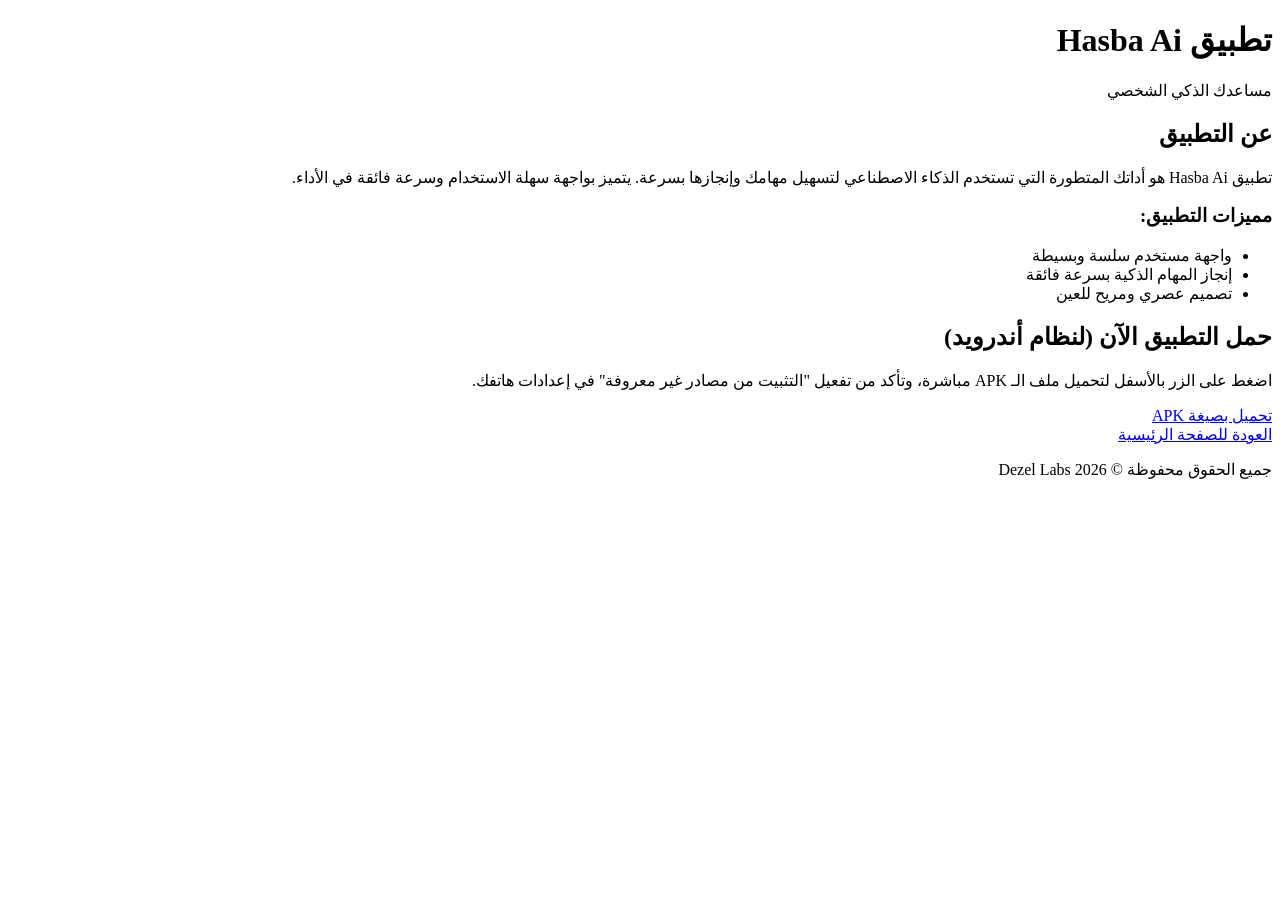
==== hasba-ai.html @ 9331b9a9 "Add hasba-ai.html for Hasba Ai application Introduced a new HTML file for the Hasba Ai application, " ====
<!DOCTYPE html>
<html lang="ar" dir="rtl">
<head>
    <meta charset="UTF-8">
    <meta name="viewport" content="width=device-width, initial-scale=1.0">
    <title>تحميل Hasba Ai | Dezel Labs</title>
    <link rel="stylesheet" href="style.css">
    <link href="https://fonts.googleapis.com/css2?family=Cairo:wght@400;700&display=swap" rel="stylesheet">
</head>
<body>
    <header>
        <h1>تطبيق Hasba Ai</h1>
        <p>مساعدك الذكي الشخصي</p>
    </header>

    <div class="container">
        <section class="app-details">
            <h2>عن التطبيق</h2>
            <p>تطبيق Hasba Ai هو أداتك المتطورة التي تستخدم الذكاء الاصطناعي لتسهيل مهامك وإنجازها بسرعة. يتميز بواجهة سهلة الاستخدام وسرعة فائقة في الأداء.</p>
            
            <h3>مميزات التطبيق:</h3>
            <ul>
                <li>واجهة مستخدم سلسة وبسيطة</li>
                <li>إنجاز المهام الذكية بسرعة فائقة</li>
                <li>تصميم عصري ومريح للعين</li>
            </ul>
        </section>

        <section class="download-section">
            <h2>حمل التطبيق الآن (لنظام أندرويد)</h2>
            <p>اضغط على الزر بالأسفل لتحميل ملف الـ APK مباشرة، وتأكد من تفعيل "التثبيت من مصادر غير معروفة" في إعدادات هاتفك.</p>
            <a href="Hasba-Ai.apk" download class="btn download-btn">تحميل بصيغة APK</a>
        </section>
        
        <div class="back-link">
            <a href="index.html">العودة للصفحة الرئيسية</a>
        </div>
    </div>

    <footer>
        <p>جميع الحقوق محفوظة &copy; 2026 Dezel Labs</p>
    </footer>
</body>
</html>
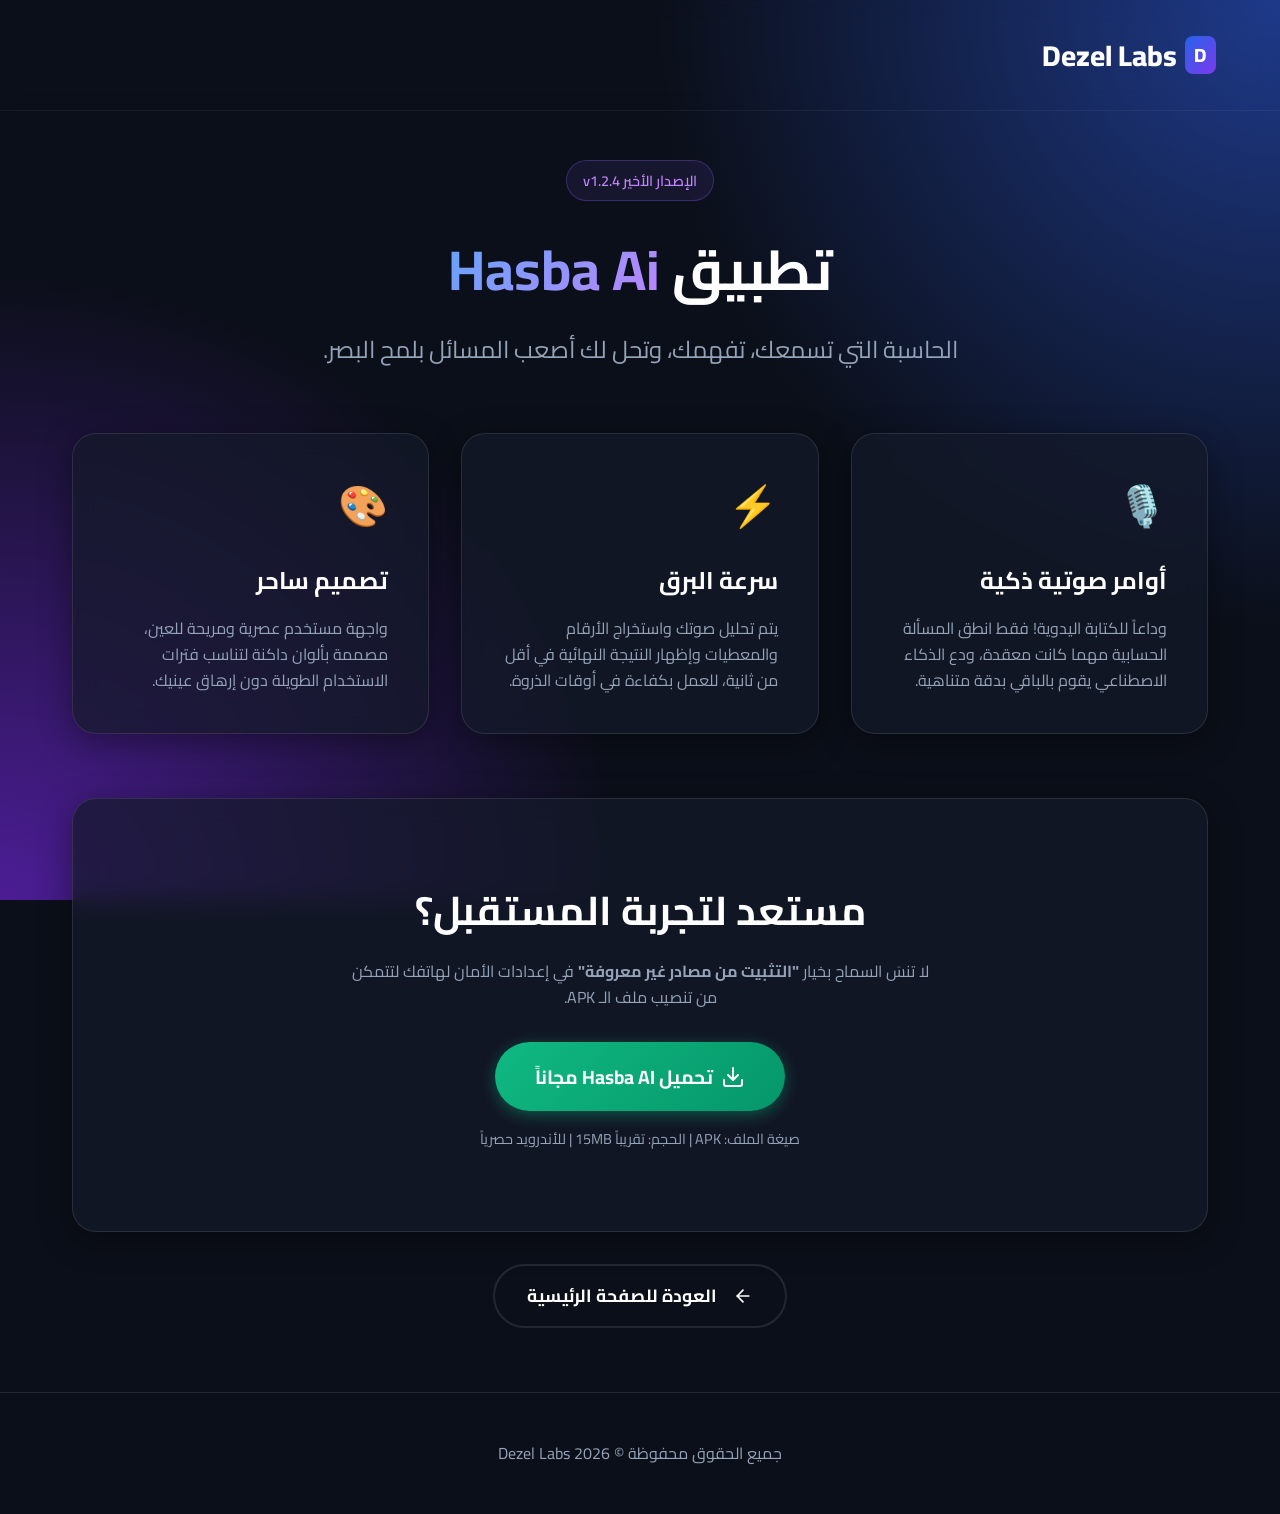
==== commit 2fa829cd: "Modern Redesign" ====
--- a/hasba-ai.html
+++ b/hasba-ai.html
@@ -3,43 +3,69 @@
 <head>
     <meta charset="UTF-8">
     <meta name="viewport" content="width=device-width, initial-scale=1.0">
-    <title>تحميل Hasba Ai | Dezel Labs</title>
+    <title>تحميل تطبيق Hasba Ai | Dezel Labs</title>
+    <!-- SEO Meta Tags -->
+    <meta name="description" content="حمل الآن تطبيق Hasba AI الحاسبة الصوتية الذكية من Dezel Labs وتتخلص من كتابة الأرقام يدوياً.">
+    <meta name="theme-color" content="#0b0f19">
     <link rel="stylesheet" href="style.css">
-    <link href="https://fonts.googleapis.com/css2?family=Cairo:wght@400;700&display=swap" rel="stylesheet">
 </head>
 <body>
     <header>
-        <h1>تطبيق Hasba Ai</h1>
-        <p>مساعدك الذكي الشخصي</p>
+        <a href="index.html" class="logo">
+            <span>D</span> Dezel Labs
+        </a>
     </header>
 
-    <div class="container">
-        <section class="app-details">
-            <h2>عن التطبيق</h2>
-            <p>تطبيق Hasba Ai هو أداتك المتطورة التي تستخدم الذكاء الاصطناعي لتسهيل مهامك وإنجازها بسرعة. يتميز بواجهة سهلة الاستخدام وسرعة فائقة في الأداء.</p>
+    <main class="container">
+        <div class="app-header">
+            <span class="hero-badge">الإصدار الأخير v1.2.4</span>
+            <h1>تطبيق <span class="text-gradient">Hasba Ai</span></h1>
+            <p style="font-size: 1.5rem; color: var(--text-secondary);">الحاسبة التي تسمعك، تفهمك، وتحل لك أصعب المسائل بلمح البصر.</p>
+        </div>
+
+        <div class="features-grid">
+            <div class="feature-card glass-panel">
+                <span class="feature-icon">🎙️</span>
+                <h3>أوامر صوتية ذكية</h3>
+                <p>وداعاً للكتابة اليدوية! فقط انطق المسألة الحسابية مهما كانت معقدة، ودع الذكاء الاصطناعي يقوم بالباقي بدقة متناهية.</p>
+            </div>
             
-            <h3>مميزات التطبيق:</h3>
-            <ul>
-                <li>واجهة مستخدم سلسة وبسيطة</li>
-                <li>إنجاز المهام الذكية بسرعة فائقة</li>
-                <li>تصميم عصري ومريح للعين</li>
-            </ul>
-        </section>
+            <div class="feature-card glass-panel">
+                <span class="feature-icon">⚡</span>
+                <h3>سرعة البرق</h3>
+                <p>يتم تحليل صوتك واستخراج الأرقام والمعطيات وإظهار النتيجة النهائية في أقل من ثانية، للعمل بكفاءة في أوقات الذروة.</p>
+            </div>
 
-        <section class="download-section">
-            <h2>حمل التطبيق الآن (لنظام أندرويد)</h2>
-            <p>اضغط على الزر بالأسفل لتحميل ملف الـ APK مباشرة، وتأكد من تفعيل "التثبيت من مصادر غير معروفة" في إعدادات هاتفك.</p>
-            <a href="Hasba-Ai.apk" download class="btn download-btn">تحميل بصيغة APK</a>
+            <div class="feature-card glass-panel">
+                <span class="feature-icon">🎨</span>
+                <h3>تصميم ساحر</h3>
+                <p>واجهة مستخدم عصرية ومريحة للعين، مصممة بألوان داكنة لتناسب فترات الاستخدام الطويلة دون إرهاق عينيك.</p>
+            </div>
+        </div>
+
+        <section class="download-cta glass-panel">
+            <h2>مستعد لتجربة المستقبل؟</h2>
+            <p>لا تنسَ السماح بخيار <strong>"التثبيت من مصادر غير معروفة"</strong> في إعدادات الأمان لهاتفك لتتمكن من تنصيب ملف الـ APK.</p>
+            
+            <div style="margin-top: 2rem;">
+                <a href="https://github.com/dezeleinshams-create/Dezel-Labs-Website/releases/download/Hasba_AI_v1.2.4/Hasba_AI_v1.2.4.apk" download class="btn btn-download animate-pulse">
+                    <svg width="24" height="24" viewBox="0 0 24 24" fill="none" stroke="currentColor" stroke-width="2" stroke-linecap="round" stroke-linejoin="round"><path d="M21 15v4a2 2 0 0 1-2 2H5a2 2 0 0 1-2-2v-4"></path><polyline points="7 10 12 15 17 10"></polyline><line x1="12" y1="15" x2="12" y2="3"></line></svg>
+                    تحميل Hasba AI مجاناً
+                </a>
+                <span class="version-info">صيغة الملف: APK | الحجم: تقريباً 15MB | للأندرويد حصرياً</span>
+            </div>
         </section>
         
-        <div class="back-link">
-            <a href="index.html">العودة للصفحة الرئيسية</a>
+        <div style="text-align: center; margin-top: 2rem;">
+            <a href="index.html" class="btn btn-secondary">
+                <svg width="20" height="20" viewBox="0 0 24 24" fill="none" stroke="currentColor" stroke-width="2" stroke-linecap="round" stroke-linejoin="round" style="margin-left: 0.5rem;"><line x1="19" y1="12" x2="5" y2="12"></line><polyline points="12 19 5 12 12 5"></polyline></svg>
+                العودة للصفحة الرئيسية
+            </a>
         </div>
-    </div>
+    </main>
 
     <footer>
         <p>جميع الحقوق محفوظة &copy; 2026 Dezel Labs</p>
     </footer>
 </body>
 </html>
-
--- a/style.css
+++ b/style.css
@@ -0,0 +1,379 @@
+@import url('https://fonts.googleapis.com/css2?family=Cairo:wght@300;400;600;700;800&display=swap');
+
+:root {
+    --bg-color: #0b0f19;
+    --card-bg: rgba(20, 26, 42, 0.7);
+    --border-color: rgba(255, 255, 255, 0.1);
+    --text-primary: #ffffff;
+    --text-secondary: #94a3b8;
+    --accent-glow: #3b82f6;
+    --accent-purple: #8b5cf6;
+    --gradient-bg: radial-gradient(circle at top right, #1e3a8a, transparent 40%),
+                   radial-gradient(circle at bottom left, #4c1d95, transparent 40%);
+    --gradient-text: linear-gradient(135deg, #60a5fa, #c084fc);
+    --btn-primary: linear-gradient(135deg, #2563eb, #7c3aed);
+    --btn-hover: linear-gradient(135deg, #1d4ed8, #6d28d9);
+    --btn-download: linear-gradient(135deg, #10b981, #059669);
+    --btn-download-hover: linear-gradient(135deg, #059669, #047857);
+}
+
+* {
+    margin: 0;
+    padding: 0;
+    box-sizing: border-box;
+}
+
+body {
+    font-family: 'Cairo', sans-serif;
+    background-color: var(--bg-color);
+    color: var(--text-primary);
+    line-height: 1.6;
+    overflow-x: hidden;
+    min-height: 100vh;
+    background-image: var(--gradient-bg);
+    background-attachment: fixed;
+}
+
+/* Glassmorphism Utilities */
+.glass-panel {
+    background: var(--card-bg);
+    backdrop-filter: blur(12px);
+    -webkit-backdrop-filter: blur(12px);
+    border: 1px solid var(--border-color);
+    border-radius: 24px;
+    box-shadow: 0 8px 32px 0 rgba(0, 0, 0, 0.37);
+}
+
+.text-gradient {
+    background: var(--gradient-text);
+    -webkit-background-clip: text;
+    -webkit-text-fill-color: transparent;
+    background-clip: text;
+    display: inline-block;
+}
+
+/* Header & Nav */
+header {
+    padding: 2rem 5%;
+    display: flex;
+    justify-content: space-between;
+    align-items: center;
+    position: fixed;
+    width: 100%;
+    top: 0;
+    z-index: 1000;
+    backdrop-filter: blur(10px);
+    border-bottom: 1px solid rgba(255, 255, 255, 0.05);
+}
+
+.logo {
+    font-size: 1.8rem;
+    font-weight: 800;
+    text-decoration: none;
+    color: var(--text-primary);
+    display: flex;
+    align-items: center;
+    gap: 0.5rem;
+}
+
+.logo span {
+    background: var(--btn-primary);
+    padding: 0.2rem 0.6rem;
+    border-radius: 8px;
+    font-size: 1.2rem;
+}
+
+/* Standard Buttons */
+.btn {
+    display: inline-flex;
+    align-items: center;
+    justify-content: center;
+    gap: 0.5rem;
+    background: var(--btn-primary);
+    color: white;
+    padding: 1rem 2rem;
+    border-radius: 50px;
+    text-decoration: none;
+    font-weight: 700;
+    font-size: 1.1rem;
+    transition: all 0.3s cubic-bezier(0.25, 0.8, 0.25, 1);
+    border: none;
+    cursor: pointer;
+    box-shadow: 0 4px 15px rgba(59, 130, 246, 0.4);
+}
+
+.btn:hover {
+    background: var(--btn-hover);
+    transform: translateY(-3px);
+    box-shadow: 0 8px 25px rgba(59, 130, 246, 0.6);
+}
+
+.btn-download {
+    background: var(--btn-download);
+    box-shadow: 0 4px 15px rgba(16, 185, 129, 0.4);
+    font-size: 1.2rem;
+    padding: 1.2rem 2.5rem;
+}
+
+.btn-download:hover {
+    background: var(--btn-download-hover);
+    box-shadow: 0 8px 25px rgba(16, 185, 129, 0.6);
+}
+
+.btn-secondary {
+    background: transparent;
+    border: 2px solid var(--border-color);
+    box-shadow: none;
+}
+
+.btn-secondary:hover {
+    background: rgba(255, 255, 255, 0.1);
+    box-shadow: none;
+}
+
+/* Sections */
+.container {
+    max-width: 1200px;
+    margin: 0 auto;
+    padding: 0 2rem;
+}
+
+section {
+    padding: 8rem 0 4rem;
+}
+
+/* Hero Section */
+.hero {
+    display: flex;
+    align-items: center;
+    justify-content: space-between;
+    min-height: 100vh;
+    padding-top: 6rem;
+    gap: 4rem;
+}
+
+.hero-content {
+    flex: 1;
+    animation: fadeUp 1s ease-out;
+}
+
+.hero-badge {
+    display: inline-block;
+    padding: 0.5rem 1rem;
+    background: rgba(139, 92, 246, 0.1);
+    border: 1px solid rgba(139, 92, 246, 0.3);
+    color: #c084fc;
+    border-radius: 50px;
+    font-size: 0.9rem;
+    font-weight: 600;
+    margin-bottom: 1.5rem;
+}
+
+.hero h1 {
+    font-size: 4rem;
+    font-weight: 800;
+    line-height: 1.2;
+    margin-bottom: 1.5rem;
+}
+
+.hero p {
+    font-size: 1.25rem;
+    color: var(--text-secondary);
+    margin-bottom: 2.5rem;
+    max-width: 600px;
+}
+
+.hero-buttons {
+    display: flex;
+    gap: 1rem;
+    flex-wrap: wrap;
+}
+
+/* Mockup Container */
+.hero-mockup {
+    flex: 1;
+    position: relative;
+    display: flex;
+    justify-content: center;
+    align-items: center;
+    animation: float 6s ease-in-out infinite;
+}
+
+.mockup-img {
+    max-width: 100%;
+    width: 320px;
+    border-radius: 32px;
+    box-shadow: 0 20px 50px rgba(0, 0, 0, 0.5);
+    border: 8px solid #1e293b;
+    z-index: 2;
+}
+
+.glow-orb {
+    position: absolute;
+    width: 300px;
+    height: 300px;
+    background: var(--accent-purple);
+    border-radius: 50%;
+    filter: blur(100px);
+    opacity: 0.5;
+    z-index: 1;
+}
+
+/* About Section */
+.about {
+    text-align: center;
+    max-width: 800px;
+    margin: 0 auto;
+    padding: 4rem 2rem;
+}
+
+.about h2 {
+    font-size: 2.5rem;
+    margin-bottom: 1.5rem;
+}
+
+.about p {
+    color: var(--text-secondary);
+    font-size: 1.2rem;
+}
+
+/* App Details Page Specifics */
+.app-header {
+    text-align: center;
+    padding-top: 10rem;
+    margin-bottom: 4rem;
+}
+
+.app-header h1 {
+    font-size: 3.5rem;
+    margin-bottom: 1rem;
+}
+
+.features-grid {
+    display: grid;
+    grid-template-columns: repeat(auto-fit, minmax(300px, 1fr));
+    gap: 2rem;
+    margin: 4rem 0;
+}
+
+.feature-card {
+    padding: 2.5rem;
+    transition: transform 0.3s;
+}
+
+.feature-card:hover {
+    transform: translateY(-10px);
+}
+
+.feature-icon {
+    font-size: 2.5rem;
+    margin-bottom: 1.5rem;
+    display: inline-block;
+}
+
+.feature-card h3 {
+    font-size: 1.5rem;
+    margin-bottom: 1rem;
+    color: white;
+}
+
+.feature-card p {
+    color: var(--text-secondary);
+}
+
+.download-cta {
+    text-align: center;
+    padding: 5rem 2rem;
+    margin-top: 4rem;
+}
+
+.download-cta h2 {
+    font-size: 2.5rem;
+    margin-bottom: 1rem;
+}
+
+.download-cta p {
+    color: var(--text-secondary);
+    margin-bottom: 2rem;
+    max-width: 600px;
+    margin-inline: auto;
+}
+
+.version-info {
+    font-size: 0.9rem;
+    color: var(--text-secondary);
+    margin-top: 1rem;
+    display: block;
+}
+
+/* Footer */
+footer {
+    text-align: center;
+    padding: 3rem;
+    margin-top: 4rem;
+    border-top: 1px solid var(--border-color);
+    color: var(--text-secondary);
+}
+
+/* Animations */
+@keyframes fadeUp {
+    from {
+        opacity: 0;
+        transform: translateY(30px);
+    }
+    to {
+        opacity: 1;
+        transform: translateY(0);
+    }
+}
+
+@keyframes float {
+    0% { transform: translateY(0px); }
+    50% { transform: translateY(-20px); }
+    100% { transform: translateY(0px); }
+}
+
+@keyframes pulse {
+    0% { transform: scale(1); box-shadow: 0 4px 15px rgba(16, 185, 129, 0.4); }
+    50% { transform: scale(1.05); box-shadow: 0 8px 30px rgba(16, 185, 129, 0.6); }
+    100% { transform: scale(1); box-shadow: 0 4px 15px rgba(16, 185, 129, 0.4); }
+}
+
+.animate-pulse {
+    animation: pulse 2s infinite cubic-bezier(0.4, 0, 0.6, 1);
+}
+
+/* Responsive */
+@media (max-width: 900px) {
+    .hero {
+        flex-direction: column;
+        text-align: center;
+        padding-top: 8rem;
+    }
+    
+    .hero h1 {
+        font-size: 3rem;
+    }
+    
+    .hero p {
+        margin: 0 auto 2rem;
+    }
+    
+    .hero-buttons {
+        justify-content: center;
+    }
+    
+    .mockup-img {
+        width: 250px;
+    }
+}
+
+@media (max-width: 480px) {
+    .hero h1 {
+        font-size: 2.5rem;
+    }
+    
+    .btn {
+        width: 100%;
+    }
+}
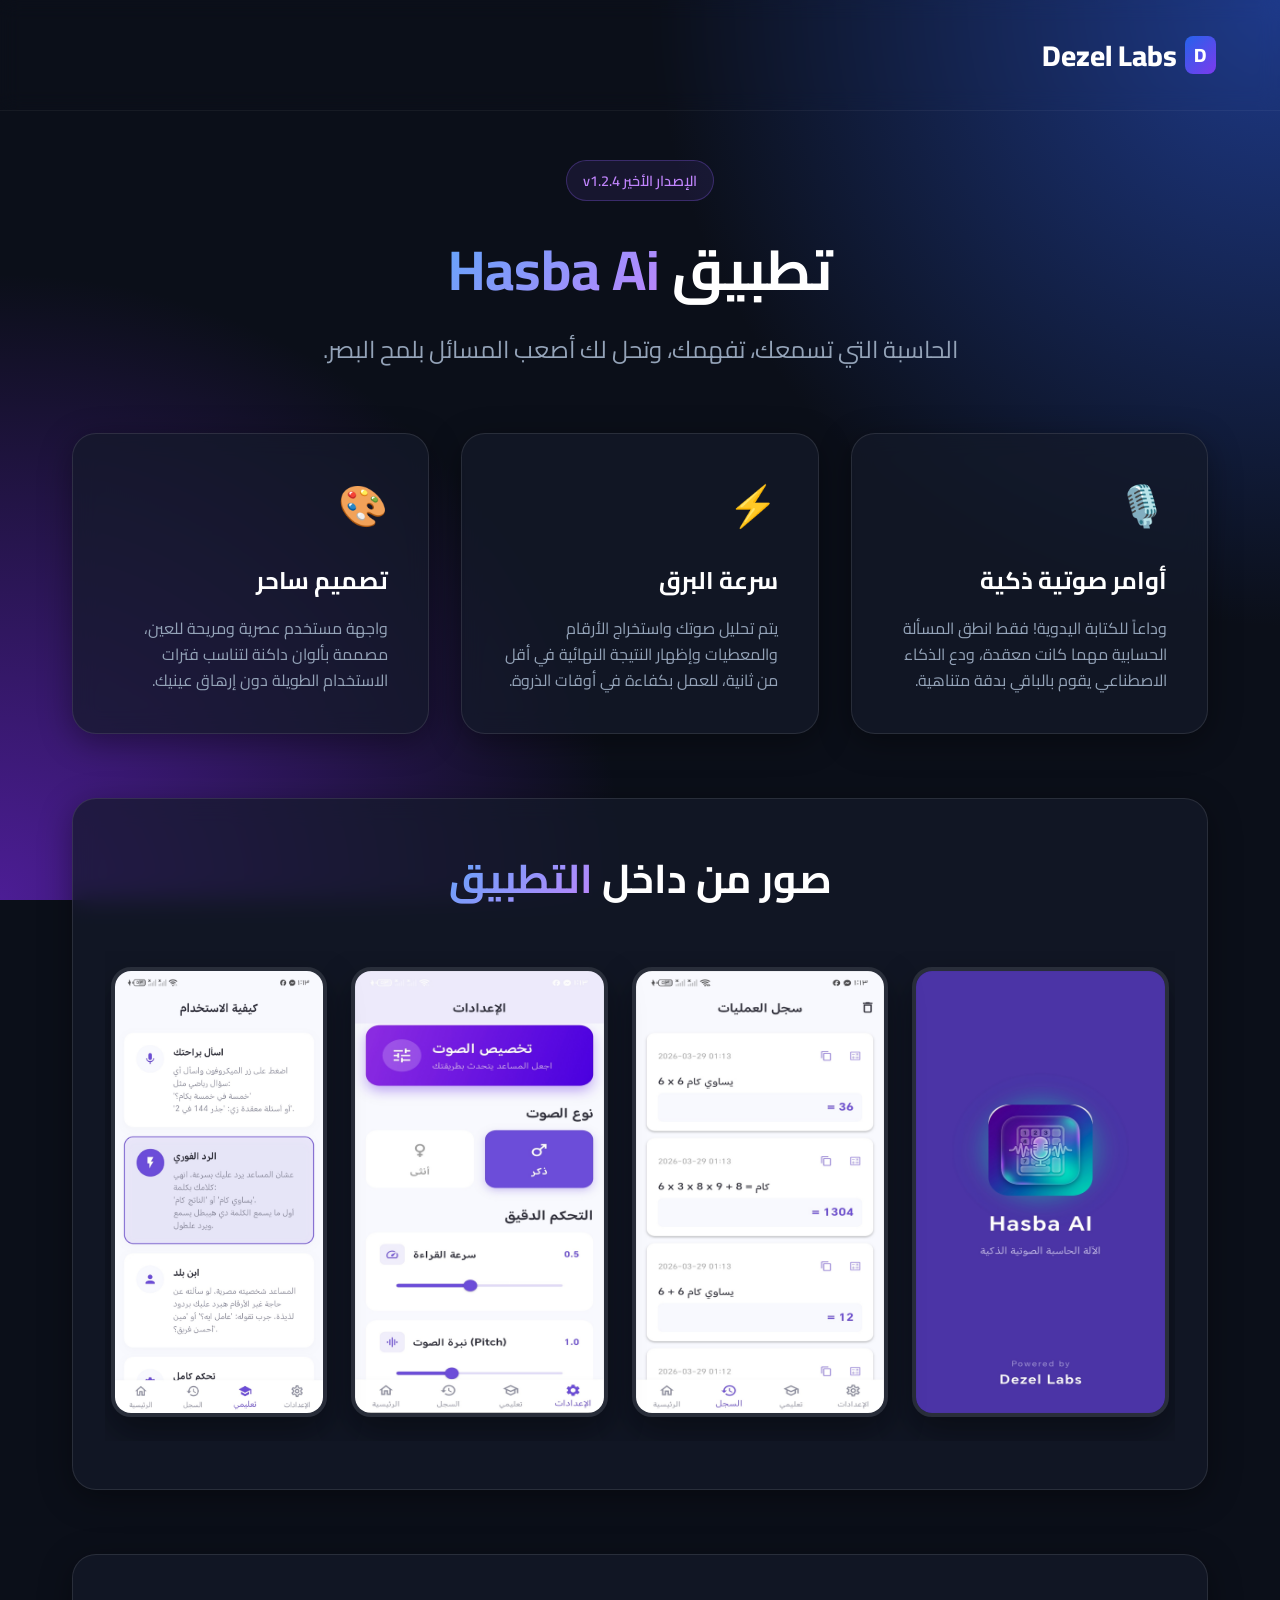
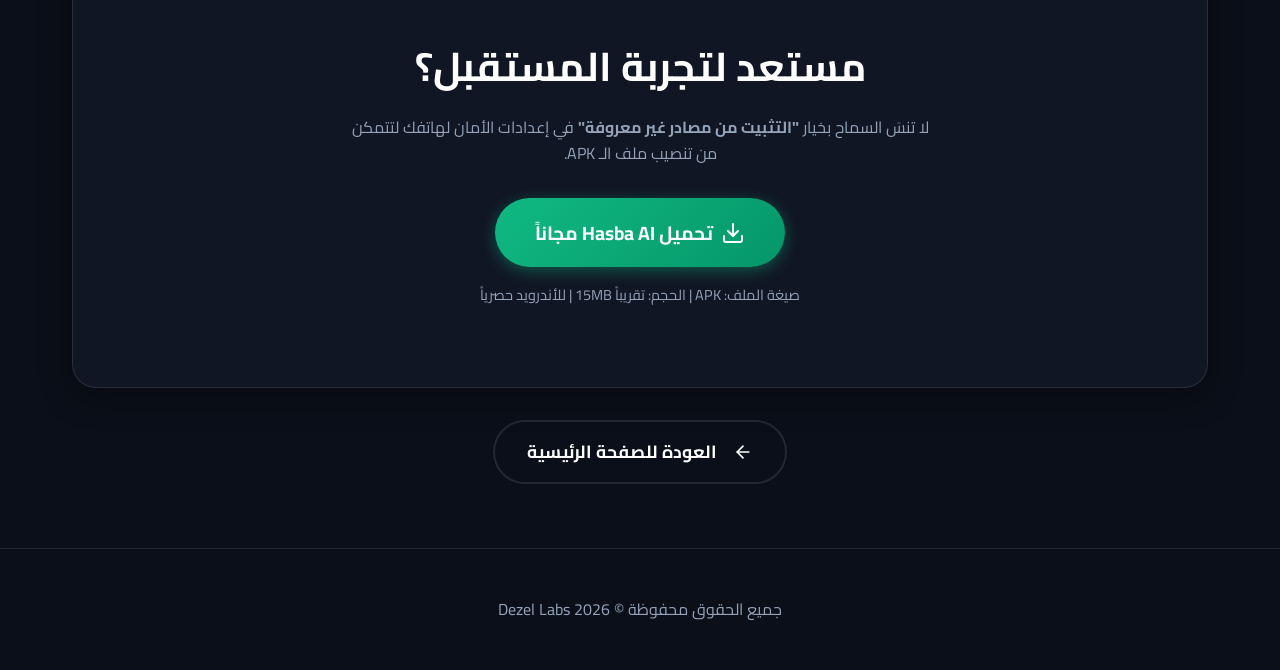
==== commit 3fa5f4a5: "feat: Add real app screenshots and gallery section" ====
--- a/hasba-ai.html
+++ b/hasba-ai.html
@@ -43,6 +43,17 @@
             </div>
         </div>
 
+        <!-- معرض صور التطبيق -->
+        <section class="screenshots glass-panel" style="margin: 4rem 0; padding: 3rem 2rem; border-radius: 24px;">
+            <h2 style="text-align: center; margin-bottom: 2.5rem; font-size: 2.5rem;">صور من داخل <span class="text-gradient">التطبيق</span></h2>
+            <div style="display: flex; gap: 1.5rem; overflow-x: auto; padding-bottom: 1.5rem; padding-top: 1rem; scroll-snap-type: x mandatory; -webkit-overflow-scrolling: touch; justify-content: center;">
+                <img src="assets/FIXED_Screenshot_٢٠٢٦٠٣٢٩_٠١١٢١١_com_dezellabs_voicecalculator_MainActivity_edit_237206979308366.jpg" alt="الشاشة الرئيسية" style="height: 450px; border-radius: 20px; scroll-snap-align: center; border: 4px solid var(--border-color); box-shadow: 0 15px 35px rgba(0,0,0,0.4); flex-shrink: 0; transition: transform 0.3s;" onmouseover="this.style.transform='translateY(-10px)'" onmouseout="this.style.transform='translateY(0)'">
+                <img src="assets/FIXED_Screenshot_٢٠٢٦٠٣٢٩_٠١١٣٣٢_com_dezellabs_voicecalculator_MainActivity_edit_237172979986973.jpg" alt="سجل العمليات" style="height: 450px; border-radius: 20px; scroll-snap-align: center; border: 4px solid var(--border-color); box-shadow: 0 15px 35px rgba(0,0,0,0.4); flex-shrink: 0; transition: transform 0.3s;" onmouseover="this.style.transform='translateY(-10px)'" onmouseout="this.style.transform='translateY(0)'">
+                <img src="assets/FIXED_Screenshot_٢٠٢٦٠٣٢٩_٠١١٣٥٠_com_dezellabs_voicecalculator_MainActivity_edit_237145627683233.jpg" alt="الإعدادات" style="height: 450px; border-radius: 20px; scroll-snap-align: center; border: 4px solid var(--border-color); box-shadow: 0 15px 35px rgba(0,0,0,0.4); flex-shrink: 0; transition: transform 0.3s;" onmouseover="this.style.transform='translateY(-10px)'" onmouseout="this.style.transform='translateY(0)'">
+                <img src="assets/Screenshot_٢٠٢٦٠٣٢٩_٠١١٣٣٥_com_dezellabs_voicecalculator_MainActivity_edit_237163222803487.jpg" alt="كيفية الاستخدام" style="height: 450px; border-radius: 20px; scroll-snap-align: center; border: 4px solid var(--border-color); box-shadow: 0 15px 35px rgba(0,0,0,0.4); flex-shrink: 0; transition: transform 0.3s;" onmouseover="this.style.transform='translateY(-10px)'" onmouseout="this.style.transform='translateY(0)'">
+            </div>
+        </section>
+
         <section class="download-cta glass-panel">
             <h2>مستعد لتجربة المستقبل؟</h2>
             <p>لا تنسَ السماح بخيار <strong>"التثبيت من مصادر غير معروفة"</strong> في إعدادات الأمان لهاتفك لتتمكن من تنصيب ملف الـ APK.</p>
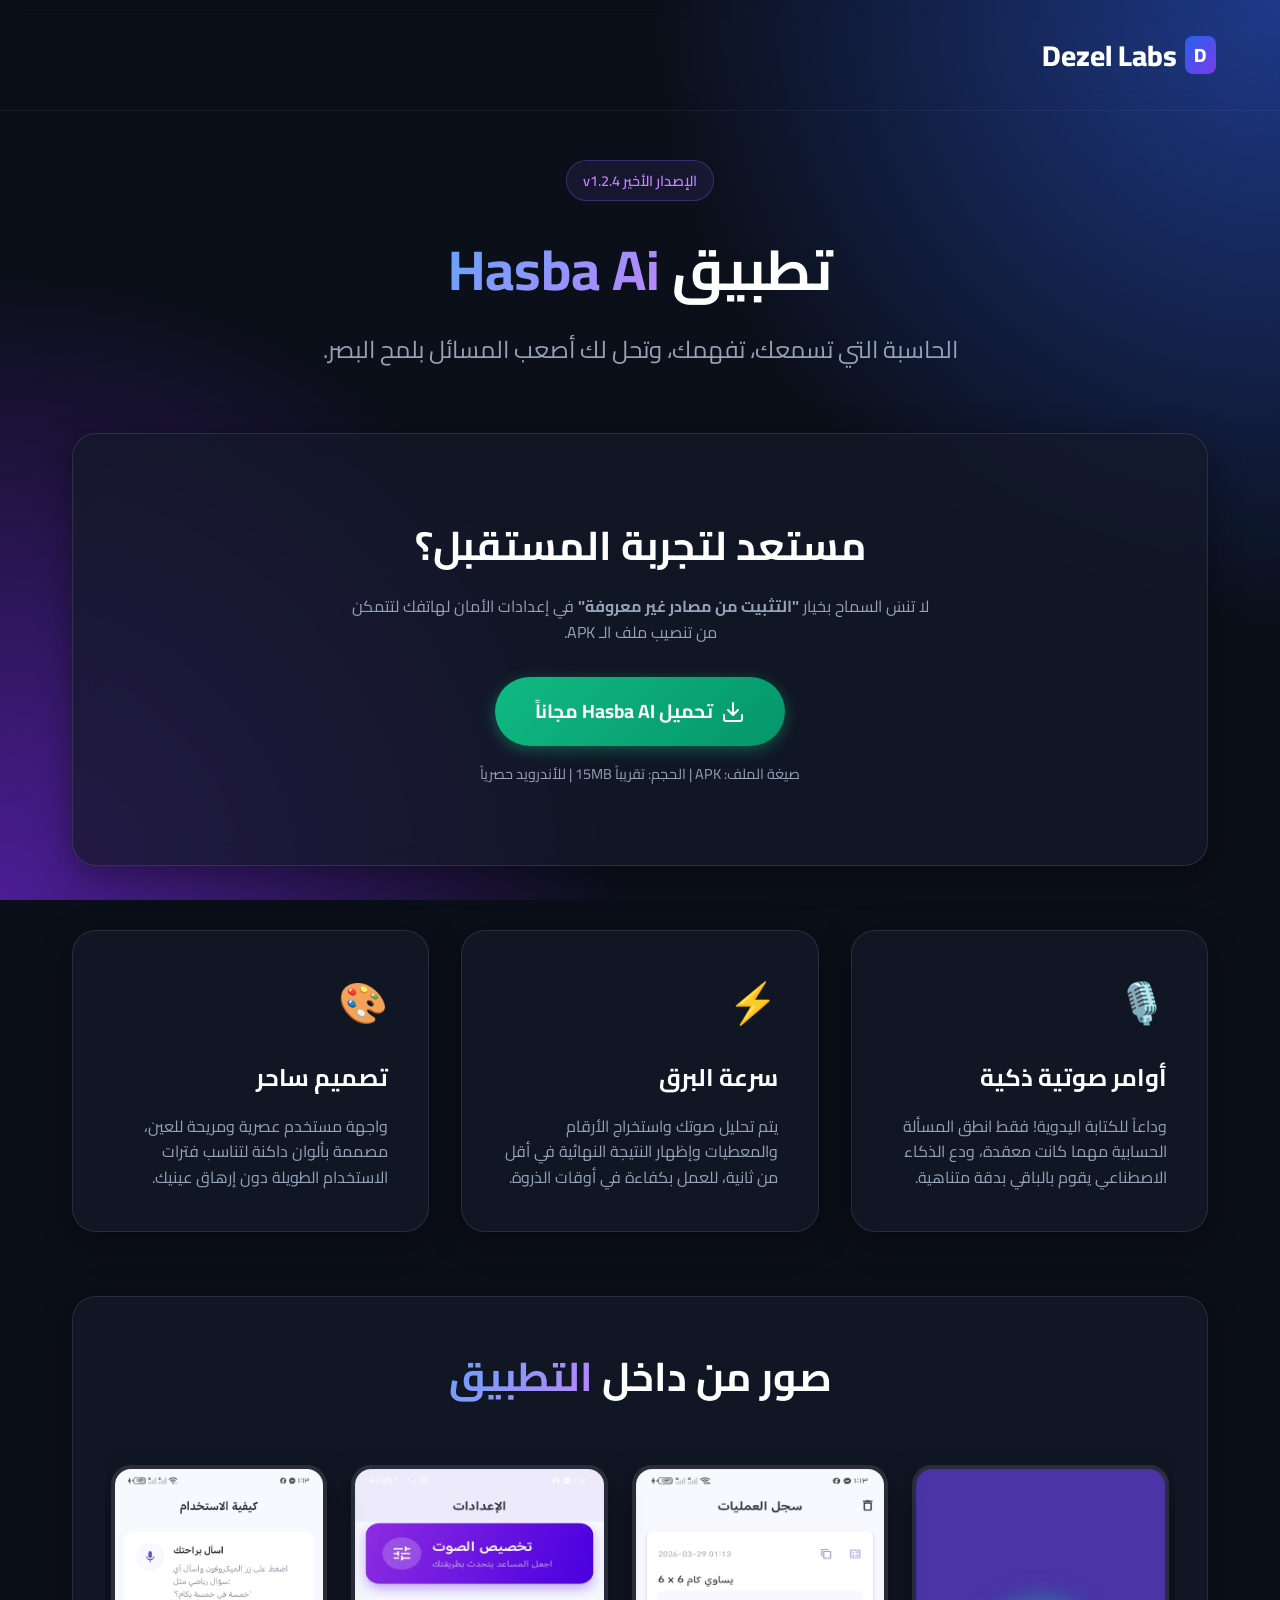
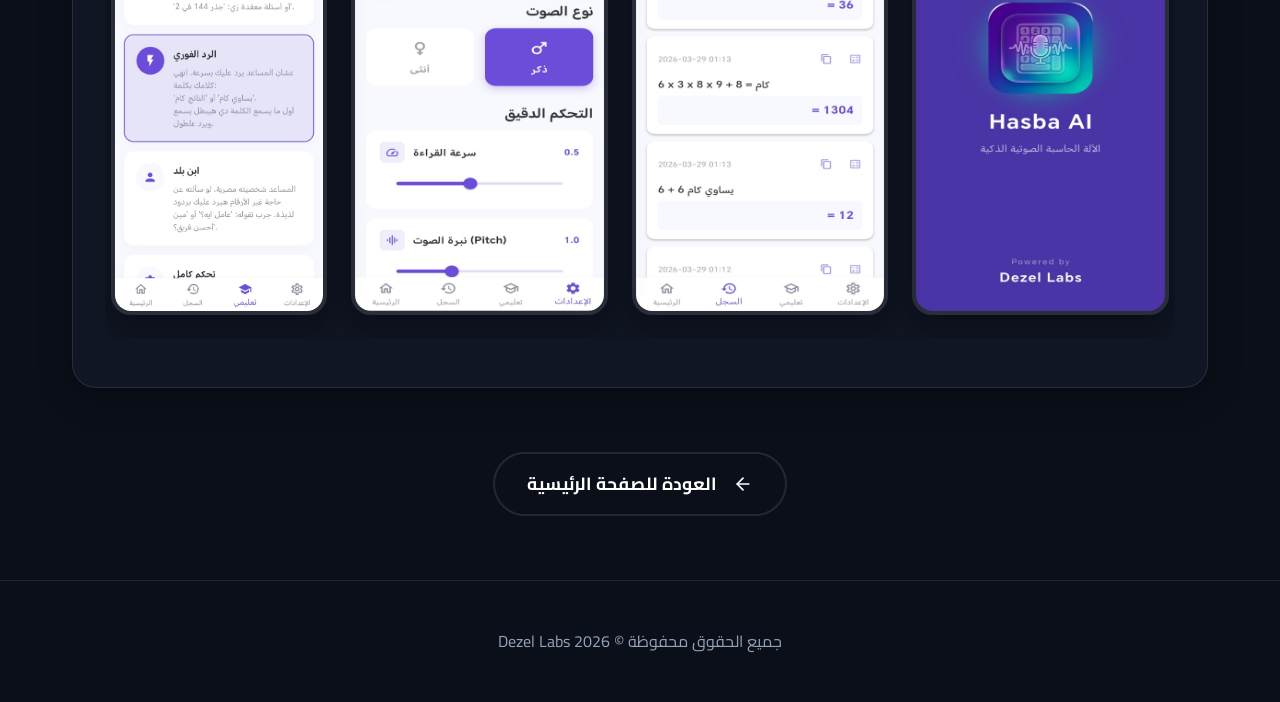
==== commit e1bc80e6: "feat: Move download CTA to top for faster conversion" ====
--- a/hasba-ai.html
+++ b/hasba-ai.html
@@ -23,6 +23,21 @@
             <p style="font-size: 1.5rem; color: var(--text-secondary);">الحاسبة التي تسمعك، تفهمك، وتحل لك أصعب المسائل بلمح البصر.</p>
         </div>
 
+        <!-- قسم التحميل - أول حاجة يشوفها المستخدم -->
+        <section class="download-cta glass-panel">
+            <h2>مستعد لتجربة المستقبل؟</h2>
+            <p>لا تنسَ السماح بخيار <strong>"التثبيت من مصادر غير معروفة"</strong> في إعدادات الأمان لهاتفك لتتمكن من تنصيب ملف الـ APK.</p>
+            
+            <div style="margin-top: 2rem;">
+                <a href="https://github.com/dezeleinshams-create/Dezel-Labs-Website/releases/download/Hasba_AI_v1.2.4/Hasba_AI_v1.2.4.apk" download class="btn btn-download animate-pulse">
+                    <svg width="24" height="24" viewBox="0 0 24 24" fill="none" stroke="currentColor" stroke-width="2" stroke-linecap="round" stroke-linejoin="round"><path d="M21 15v4a2 2 0 0 1-2 2H5a2 2 0 0 1-2-2v-4"></path><polyline points="7 10 12 15 17 10"></polyline><line x1="12" y1="15" x2="12" y2="3"></line></svg>
+                    تحميل Hasba AI مجاناً
+                </a>
+                <span class="version-info">صيغة الملف: APK | الحجم: تقريباً 15MB | للأندرويد حصرياً</span>
+            </div>
+        </section>
+
+        <!-- المميزات - لمن يريد معرفة المزيد -->
         <div class="features-grid">
             <div class="feature-card glass-panel">
                 <span class="feature-icon">🎙️</span>
@@ -47,23 +62,10 @@
         <section class="screenshots glass-panel" style="margin: 4rem 0; padding: 3rem 2rem; border-radius: 24px;">
             <h2 style="text-align: center; margin-bottom: 2.5rem; font-size: 2.5rem;">صور من داخل <span class="text-gradient">التطبيق</span></h2>
             <div style="display: flex; gap: 1.5rem; overflow-x: auto; padding-bottom: 1.5rem; padding-top: 1rem; scroll-snap-type: x mandatory; -webkit-overflow-scrolling: touch; justify-content: center;">
-                <img src="assets/FIXED_Screenshot_٢٠٢٦٠٣٢٩_٠١١٢١١_com_dezellabs_voicecalculator_MainActivity_edit_237206979308366.jpg" alt="الشاشة الرئيسية" style="height: 450px; border-radius: 20px; scroll-snap-align: center; border: 4px solid var(--border-color); box-shadow: 0 15px 35px rgba(0,0,0,0.4); flex-shrink: 0; transition: transform 0.3s;" onmouseover="this.style.transform='translateY(-10px)'" onmouseout="this.style.transform='translateY(0)'">
-                <img src="assets/FIXED_Screenshot_٢٠٢٦٠٣٢٩_٠١١٣٣٢_com_dezellabs_voicecalculator_MainActivity_edit_237172979986973.jpg" alt="سجل العمليات" style="height: 450px; border-radius: 20px; scroll-snap-align: center; border: 4px solid var(--border-color); box-shadow: 0 15px 35px rgba(0,0,0,0.4); flex-shrink: 0; transition: transform 0.3s;" onmouseover="this.style.transform='translateY(-10px)'" onmouseout="this.style.transform='translateY(0)'">
-                <img src="assets/FIXED_Screenshot_٢٠٢٦٠٣٢٩_٠١١٣٥٠_com_dezellabs_voicecalculator_MainActivity_edit_237145627683233.jpg" alt="الإعدادات" style="height: 450px; border-radius: 20px; scroll-snap-align: center; border: 4px solid var(--border-color); box-shadow: 0 15px 35px rgba(0,0,0,0.4); flex-shrink: 0; transition: transform 0.3s;" onmouseover="this.style.transform='translateY(-10px)'" onmouseout="this.style.transform='translateY(0)'">
-                <img src="assets/Screenshot_٢٠٢٦٠٣٢٩_٠١١٣٣٥_com_dezellabs_voicecalculator_MainActivity_edit_237163222803487.jpg" alt="كيفية الاستخدام" style="height: 450px; border-radius: 20px; scroll-snap-align: center; border: 4px solid var(--border-color); box-shadow: 0 15px 35px rgba(0,0,0,0.4); flex-shrink: 0; transition: transform 0.3s;" onmouseover="this.style.transform='translateY(-10px)'" onmouseout="this.style.transform='translateY(0)'">
-            </div>
-        </section>
-
-        <section class="download-cta glass-panel">
-            <h2>مستعد لتجربة المستقبل؟</h2>
-            <p>لا تنسَ السماح بخيار <strong>"التثبيت من مصادر غير معروفة"</strong> في إعدادات الأمان لهاتفك لتتمكن من تنصيب ملف الـ APK.</p>
-            
-            <div style="margin-top: 2rem;">
-                <a href="https://github.com/dezeleinshams-create/Dezel-Labs-Website/releases/download/Hasba_AI_v1.2.4/Hasba_AI_v1.2.4.apk" download class="btn btn-download animate-pulse">
-                    <svg width="24" height="24" viewBox="0 0 24 24" fill="none" stroke="currentColor" stroke-width="2" stroke-linecap="round" stroke-linejoin="round"><path d="M21 15v4a2 2 0 0 1-2 2H5a2 2 0 0 1-2-2v-4"></path><polyline points="7 10 12 15 17 10"></polyline><line x1="12" y1="15" x2="12" y2="3"></line></svg>
-                    تحميل Hasba AI مجاناً
-                </a>
-                <span class="version-info">صيغة الملف: APK | الحجم: تقريباً 15MB | للأندرويد حصرياً</span>
+                <img src="assets/calculator.jpg" alt="الشاشة الرئيسية" style="height: 450px; border-radius: 20px; scroll-snap-align: center; border: 4px solid var(--border-color); box-shadow: 0 15px 35px rgba(0,0,0,0.4); flex-shrink: 0; transition: transform 0.3s;" onmouseover="this.style.transform='translateY(-10px)'" onmouseout="this.style.transform='translateY(0)'">
+                <img src="assets/history.jpg" alt="سجل العمليات" style="height: 450px; border-radius: 20px; scroll-snap-align: center; border: 4px solid var(--border-color); box-shadow: 0 15px 35px rgba(0,0,0,0.4); flex-shrink: 0; transition: transform 0.3s;" onmouseover="this.style.transform='translateY(-10px)'" onmouseout="this.style.transform='translateY(0)'">
+                <img src="assets/settings.jpg" alt="الإعدادات" style="height: 450px; border-radius: 20px; scroll-snap-align: center; border: 4px solid var(--border-color); box-shadow: 0 15px 35px rgba(0,0,0,0.4); flex-shrink: 0; transition: transform 0.3s;" onmouseover="this.style.transform='translateY(-10px)'" onmouseout="this.style.transform='translateY(0)'">
+                <img src="assets/tutorial.jpg" alt="كيفية الاستخدام" style="height: 450px; border-radius: 20px; scroll-snap-align: center; border: 4px solid var(--border-color); box-shadow: 0 15px 35px rgba(0,0,0,0.4); flex-shrink: 0; transition: transform 0.3s;" onmouseover="this.style.transform='translateY(-10px)'" onmouseout="this.style.transform='translateY(0)'">
             </div>
         </section>
         
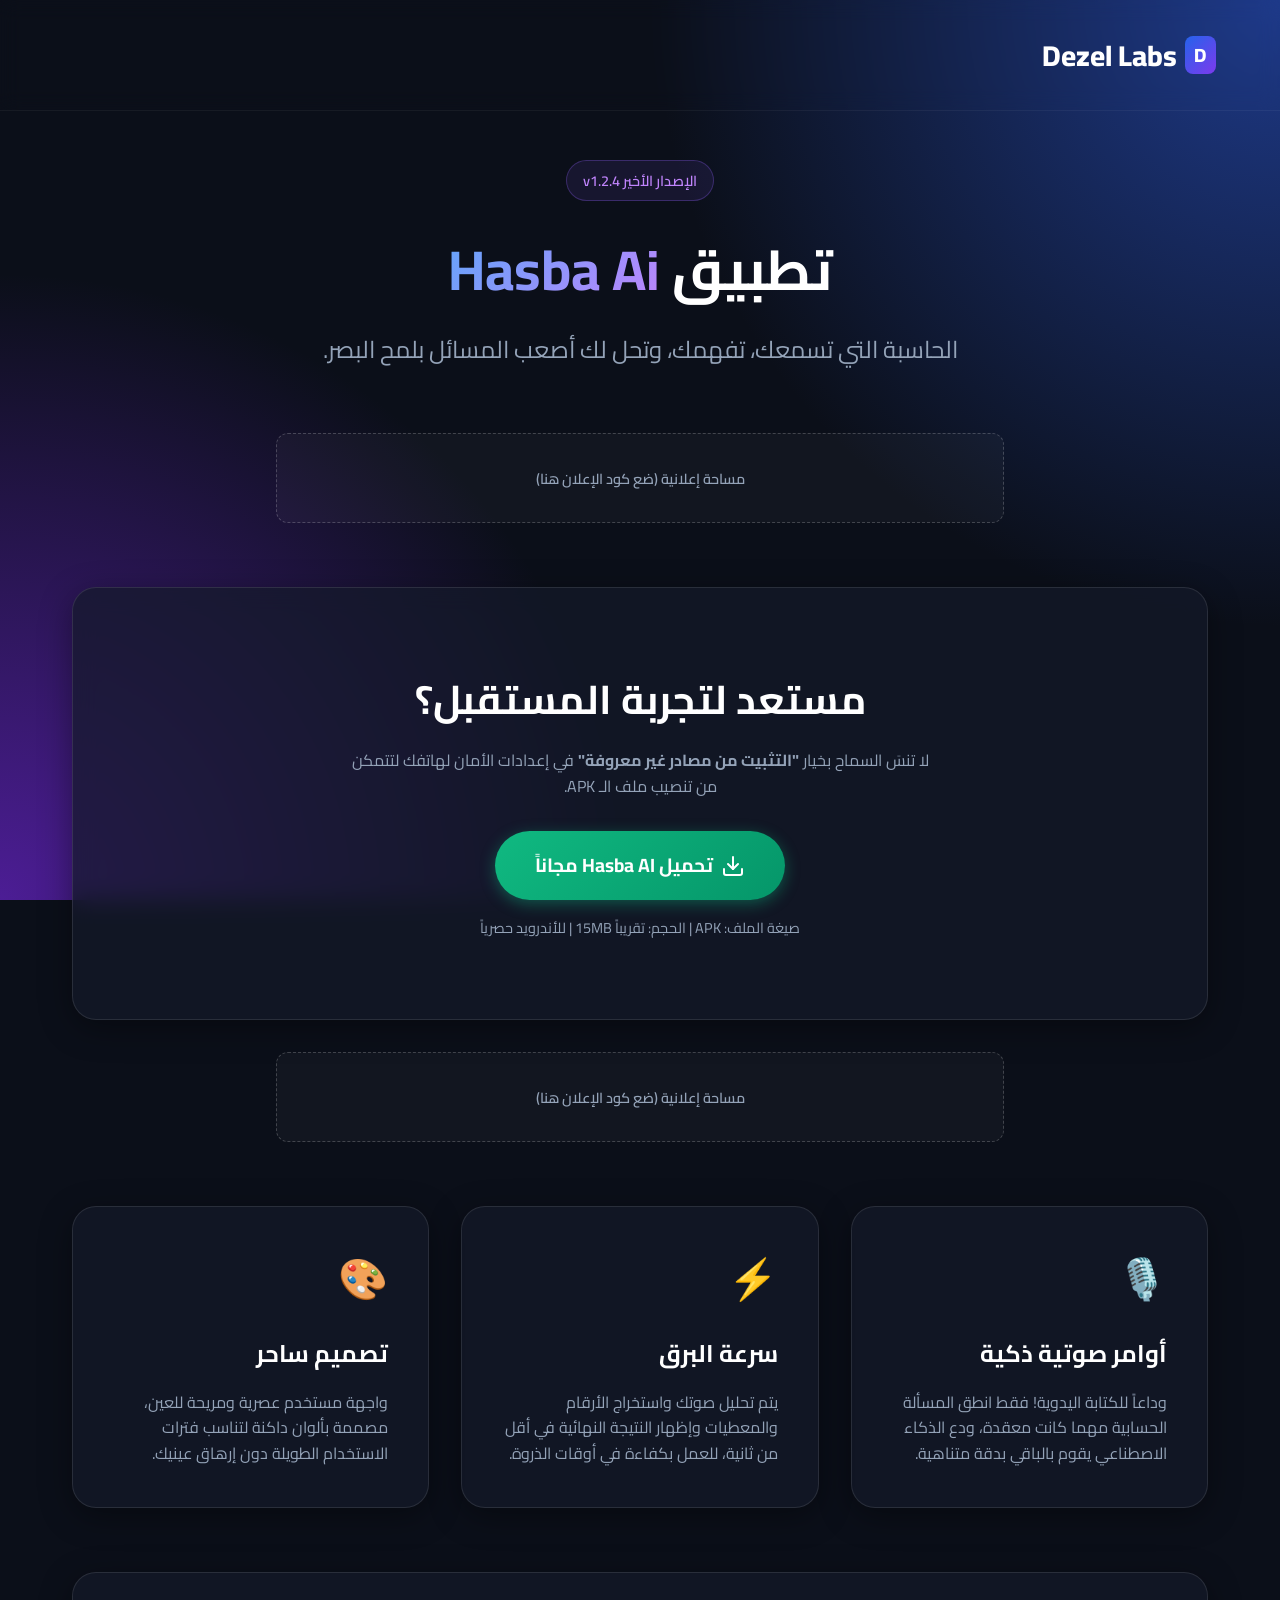
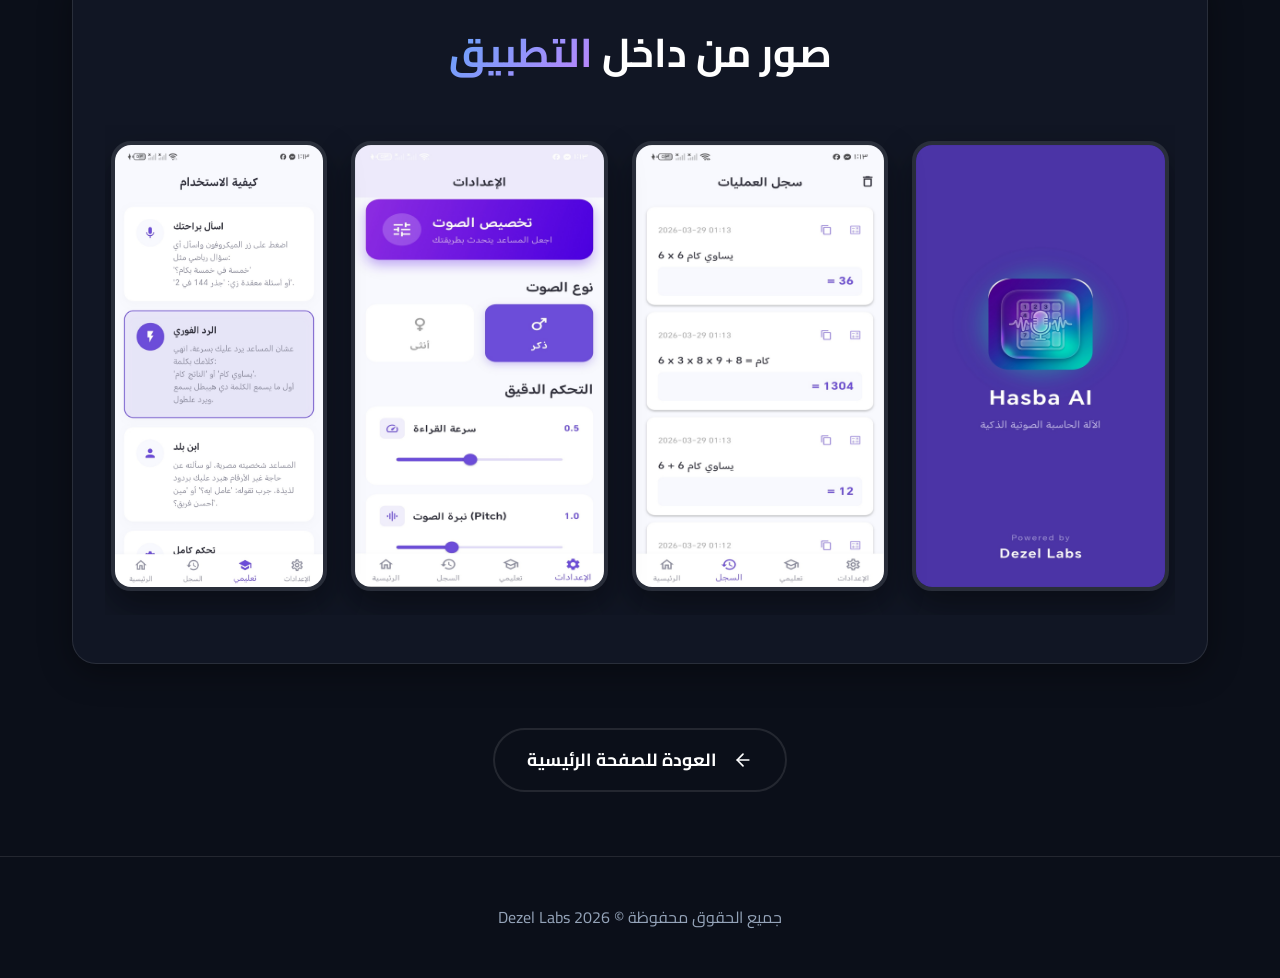
==== commit fb9b63b1: "2" ====
--- a/hasba-ai.html
+++ b/hasba-ai.html
@@ -8,6 +8,8 @@
     <meta name="description" content="حمل الآن تطبيق Hasba AI الحاسبة الصوتية الذكية من Dezel Labs وتتخلص من كتابة الأرقام يدوياً.">
     <meta name="theme-color" content="#0b0f19">
     <link rel="stylesheet" href="style.css">
+    <!-- Google AdSense (استبدل القيم بمعرف الناشر الخاص بك) -->
+    <script async src="https://pagead2.googlesyndication.com/pagead/js/adsbygoogle.js?client=ca-pub-0000000000000000" crossorigin="anonymous"></script>
 </head>
 <body>
     <header>
@@ -23,6 +25,22 @@
             <p style="font-size: 1.5rem; color: var(--text-secondary);">الحاسبة التي تسمعك، تفهمك، وتحل لك أصعب المسائل بلمح البصر.</p>
         </div>
 
+        <!-- مساحة إعلانية (أعلى صفحة التحميل) -->
+        <div class="ad-container">
+            <div class="ad-placeholder">مساحة إعلانية (ضع كود الإعلان هنا)</div>
+            <!--
+            <ins class="adsbygoogle"
+                 style="display:block"
+                 data-ad-client="ca-pub-0000000000000000"
+                 data-ad-slot="0000000000"
+                 data-ad-format="auto"
+                 data-full-width-responsive="true"></ins>
+            <script>
+                 (adsbygoogle = window.adsbygoogle || []).push({});
+            </script>
+            -->
+        </div>
+
         <!-- قسم التحميل - أول حاجة يشوفها المستخدم -->
         <section class="download-cta glass-panel">
             <h2>مستعد لتجربة المستقبل؟</h2>
@@ -36,6 +54,22 @@
                 <span class="version-info">صيغة الملف: APK | الحجم: تقريباً 15MB | للأندرويد حصرياً</span>
             </div>
         </section>
+
+        <!-- مساحة إعلانية (أسفل قسم التحميل مباشرة - الأفضل للنقرات) -->
+        <div class="ad-container">
+            <div class="ad-placeholder">مساحة إعلانية (ضع كود الإعلان هنا)</div>
+            <!--
+            <ins class="adsbygoogle"
+                 style="display:block"
+                 data-ad-client="ca-pub-0000000000000000"
+                 data-ad-slot="0000000000"
+                 data-ad-format="auto"
+                 data-full-width-responsive="true"></ins>
+            <script>
+                 (adsbygoogle = window.adsbygoogle || []).push({});
+            </script>
+            -->
+        </div>
 
         <!-- المميزات - لمن يريد معرفة المزيد -->
         <div class="features-grid">
--- a/style.css
+++ b/style.css
@@ -315,6 +315,38 @@
     color: var(--text-secondary);
 }
 
+/* AdSense Container */
+.ad-container {
+    width: 100%;
+    text-align: center;
+    margin: 2rem auto;
+    overflow: hidden;
+    display: flex;
+    justify-content: center;
+}
+
+.ad-placeholder {
+    display: flex;
+    justify-content: center;
+    align-items: center;
+    width: 100%;
+    max-width: 728px;
+    height: 90px;
+    background: rgba(255, 255, 255, 0.03);
+    border: 1px dashed rgba(255, 255, 255, 0.2);
+    color: var(--text-secondary);
+    border-radius: 12px;
+    font-size: 0.9rem;
+    font-weight: 600;
+}
+
+@media (max-width: 768px) {
+    .ad-placeholder {
+        max-width: 300px;
+        height: 250px; /* Standard mobile ad size */
+    }
+}
+
 /* Animations */
 @keyframes fadeUp {
     from {
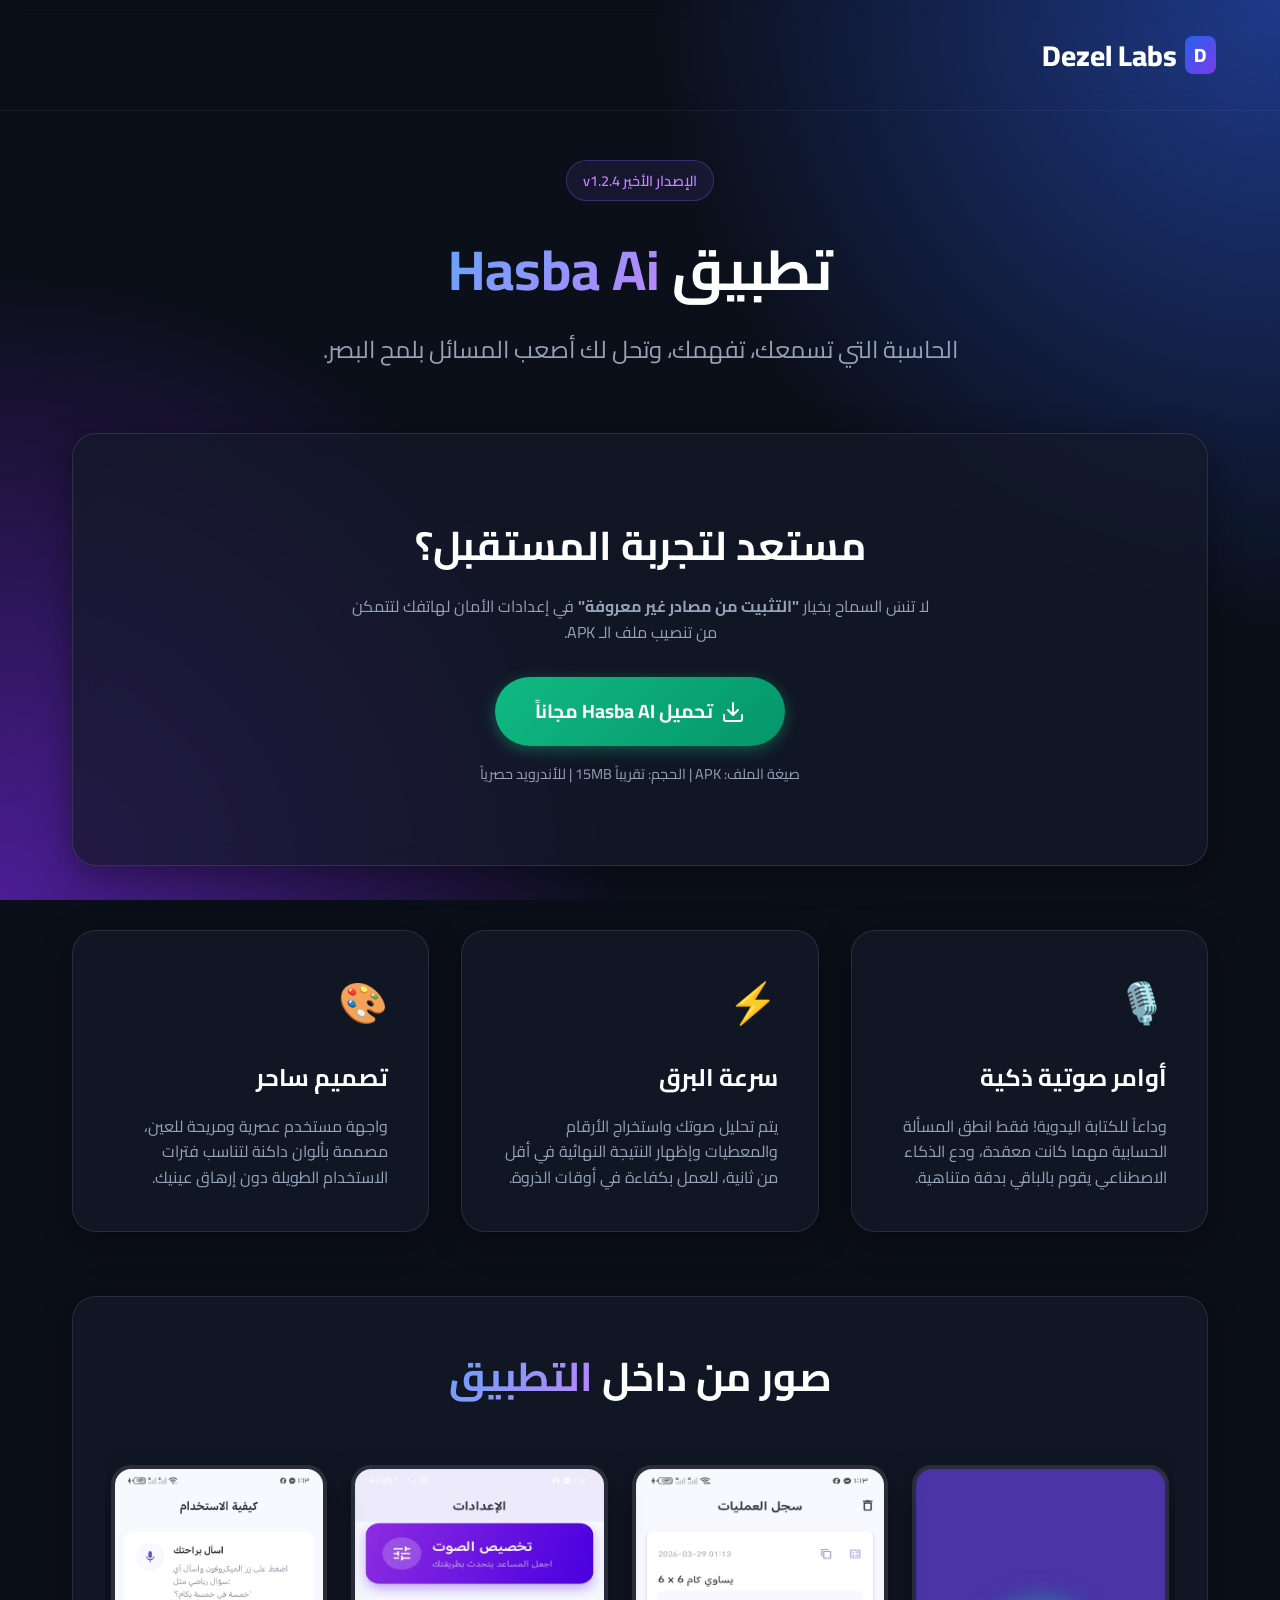
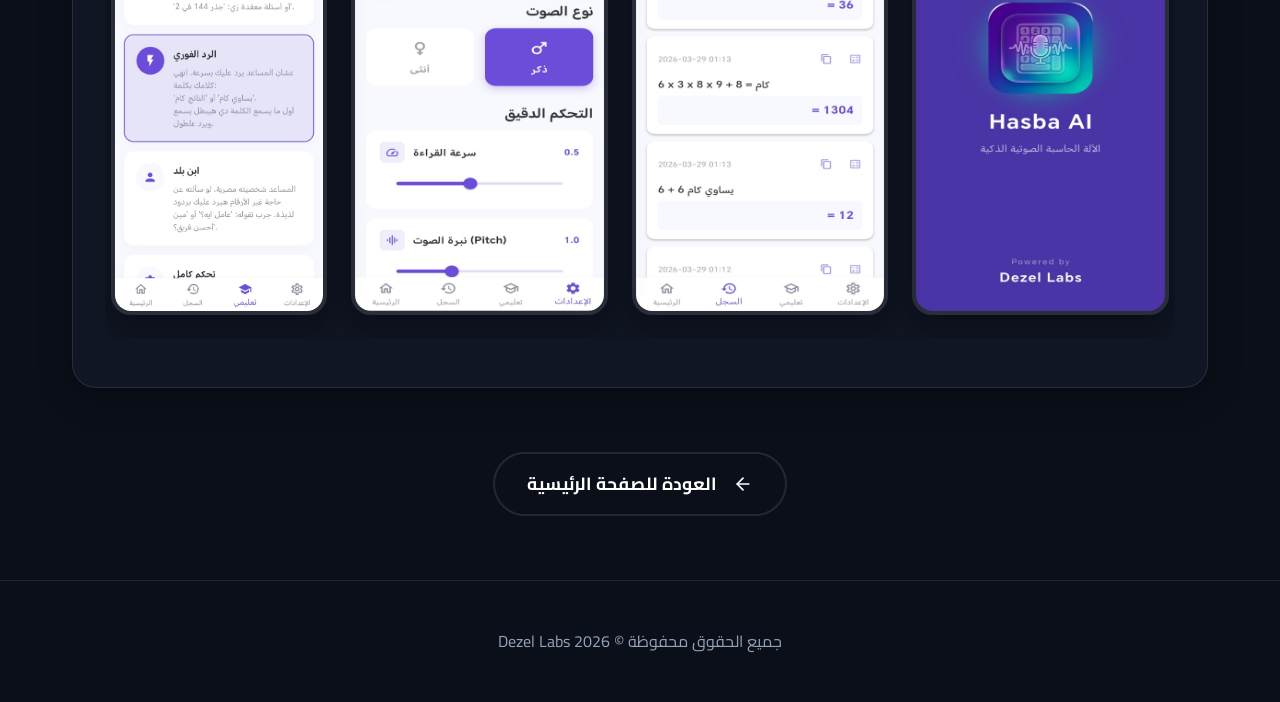
==== commit ee104323: "111" ====
--- a/hasba-ai.html
+++ b/hasba-ai.html
@@ -1,16 +1,20 @@
 <!DOCTYPE html>
 <html lang="ar" dir="rtl">
+
 <head>
     <meta charset="UTF-8">
     <meta name="viewport" content="width=device-width, initial-scale=1.0">
     <title>تحميل تطبيق Hasba Ai | Dezel Labs</title>
     <!-- SEO Meta Tags -->
-    <meta name="description" content="حمل الآن تطبيق Hasba AI الحاسبة الصوتية الذكية من Dezel Labs وتتخلص من كتابة الأرقام يدوياً.">
+    <meta name="description"
+        content="حمل الآن تطبيق Hasba AI الحاسبة الصوتية الذكية من Dezel Labs وتتخلص من كتابة الأرقام يدوياً.">
     <meta name="theme-color" content="#0b0f19">
     <link rel="stylesheet" href="style.css">
     <!-- Google AdSense (استبدل القيم بمعرف الناشر الخاص بك) -->
-    <script async src="https://pagead2.googlesyndication.com/pagead/js/adsbygoogle.js?client=ca-pub-0000000000000000" crossorigin="anonymous"></script>
+    <script async src="https://pagead2.googlesyndication.com/pagead/js/adsbygoogle.js?client=ca-pub-1355045838612970"
+        crossorigin="anonymous"></script>
 </head>
+
 <body>
     <header>
         <a href="index.html" class="logo">
@@ -22,90 +26,115 @@
         <div class="app-header">
             <span class="hero-badge">الإصدار الأخير v1.2.4</span>
             <h1>تطبيق <span class="text-gradient">Hasba Ai</span></h1>
-            <p style="font-size: 1.5rem; color: var(--text-secondary);">الحاسبة التي تسمعك، تفهمك، وتحل لك أصعب المسائل بلمح البصر.</p>
+            <p style="font-size: 1.5rem; color: var(--text-secondary);">الحاسبة التي تسمعك، تفهمك، وتحل لك أصعب المسائل
+                بلمح البصر.</p>
         </div>
 
-        <!-- مساحة إعلانية (أعلى صفحة التحميل) -->
+        <!-- مساحة إعلانية (أعلى صفحة التحميل - مخفية حالياً)
         <div class="ad-container">
-            <div class="ad-placeholder">مساحة إعلانية (ضع كود الإعلان هنا)</div>
-            <!--
             <ins class="adsbygoogle"
                  style="display:block"
-                 data-ad-client="ca-pub-0000000000000000"
-                 data-ad-slot="0000000000"
+                 data-ad-client="ca-pub-1355045838612970"
+                 data-ad-slot="1234567890"
                  data-ad-format="auto"
                  data-full-width-responsive="true"></ins>
             <script>
                  (adsbygoogle = window.adsbygoogle || []).push({});
             </script>
-            -->
         </div>
+        -->
 
         <!-- قسم التحميل - أول حاجة يشوفها المستخدم -->
         <section class="download-cta glass-panel">
             <h2>مستعد لتجربة المستقبل؟</h2>
-            <p>لا تنسَ السماح بخيار <strong>"التثبيت من مصادر غير معروفة"</strong> في إعدادات الأمان لهاتفك لتتمكن من تنصيب ملف الـ APK.</p>
-            
+            <p>لا تنسَ السماح بخيار <strong>"التثبيت من مصادر غير معروفة"</strong> في إعدادات الأمان لهاتفك لتتمكن من
+                تنصيب ملف الـ APK.</p>
+
             <div style="margin-top: 2rem;">
-                <a href="https://github.com/dezeleinshams-create/Dezel-Labs-Website/releases/download/Hasba_AI_v1.2.4/Hasba_AI_v1.2.4.apk" download class="btn btn-download animate-pulse">
-                    <svg width="24" height="24" viewBox="0 0 24 24" fill="none" stroke="currentColor" stroke-width="2" stroke-linecap="round" stroke-linejoin="round"><path d="M21 15v4a2 2 0 0 1-2 2H5a2 2 0 0 1-2-2v-4"></path><polyline points="7 10 12 15 17 10"></polyline><line x1="12" y1="15" x2="12" y2="3"></line></svg>
+                <a href="https://github.com/dezeleinshams-create/Dezel-Labs-Website/releases/download/Hasba_AI_v1.2.4/Hasba_AI_v1.2.4.apk"
+                    download class="btn btn-download animate-pulse">
+                    <svg width="24" height="24" viewBox="0 0 24 24" fill="none" stroke="currentColor" stroke-width="2"
+                        stroke-linecap="round" stroke-linejoin="round">
+                        <path d="M21 15v4a2 2 0 0 1-2 2H5a2 2 0 0 1-2-2v-4"></path>
+                        <polyline points="7 10 12 15 17 10"></polyline>
+                        <line x1="12" y1="15" x2="12" y2="3"></line>
+                    </svg>
                     تحميل Hasba AI مجاناً
                 </a>
                 <span class="version-info">صيغة الملف: APK | الحجم: تقريباً 15MB | للأندرويد حصرياً</span>
             </div>
         </section>
 
-        <!-- مساحة إعلانية (أسفل قسم التحميل مباشرة - الأفضل للنقرات) -->
+        <!-- مساحة إعلانية (أسفل قسم التحميل مباشرة - مخفية حالياً)
         <div class="ad-container">
-            <div class="ad-placeholder">مساحة إعلانية (ضع كود الإعلان هنا)</div>
-            <!--
             <ins class="adsbygoogle"
                  style="display:block"
-                 data-ad-client="ca-pub-0000000000000000"
-                 data-ad-slot="0000000000"
+                 data-ad-client="ca-pub-1355045838612970"
+                 data-ad-slot="1234567890"
                  data-ad-format="auto"
                  data-full-width-responsive="true"></ins>
             <script>
                  (adsbygoogle = window.adsbygoogle || []).push({});
             </script>
-            -->
         </div>
+        -->
 
         <!-- المميزات - لمن يريد معرفة المزيد -->
         <div class="features-grid">
             <div class="feature-card glass-panel">
                 <span class="feature-icon">🎙️</span>
                 <h3>أوامر صوتية ذكية</h3>
-                <p>وداعاً للكتابة اليدوية! فقط انطق المسألة الحسابية مهما كانت معقدة، ودع الذكاء الاصطناعي يقوم بالباقي بدقة متناهية.</p>
+                <p>وداعاً للكتابة اليدوية! فقط انطق المسألة الحسابية مهما كانت معقدة، ودع الذكاء الاصطناعي يقوم بالباقي
+                    بدقة متناهية.</p>
             </div>
-            
+
             <div class="feature-card glass-panel">
                 <span class="feature-icon">⚡</span>
                 <h3>سرعة البرق</h3>
-                <p>يتم تحليل صوتك واستخراج الأرقام والمعطيات وإظهار النتيجة النهائية في أقل من ثانية، للعمل بكفاءة في أوقات الذروة.</p>
+                <p>يتم تحليل صوتك واستخراج الأرقام والمعطيات وإظهار النتيجة النهائية في أقل من ثانية، للعمل بكفاءة في
+                    أوقات الذروة.</p>
             </div>
 
             <div class="feature-card glass-panel">
                 <span class="feature-icon">🎨</span>
                 <h3>تصميم ساحر</h3>
-                <p>واجهة مستخدم عصرية ومريحة للعين، مصممة بألوان داكنة لتناسب فترات الاستخدام الطويلة دون إرهاق عينيك.</p>
+                <p>واجهة مستخدم عصرية ومريحة للعين، مصممة بألوان داكنة لتناسب فترات الاستخدام الطويلة دون إرهاق عينيك.
+                </p>
             </div>
         </div>
 
         <!-- معرض صور التطبيق -->
         <section class="screenshots glass-panel" style="margin: 4rem 0; padding: 3rem 2rem; border-radius: 24px;">
-            <h2 style="text-align: center; margin-bottom: 2.5rem; font-size: 2.5rem;">صور من داخل <span class="text-gradient">التطبيق</span></h2>
-            <div style="display: flex; gap: 1.5rem; overflow-x: auto; padding-bottom: 1.5rem; padding-top: 1rem; scroll-snap-type: x mandatory; -webkit-overflow-scrolling: touch; justify-content: center;">
-                <img src="assets/calculator.jpg" alt="الشاشة الرئيسية" style="height: 450px; border-radius: 20px; scroll-snap-align: center; border: 4px solid var(--border-color); box-shadow: 0 15px 35px rgba(0,0,0,0.4); flex-shrink: 0; transition: transform 0.3s;" onmouseover="this.style.transform='translateY(-10px)'" onmouseout="this.style.transform='translateY(0)'">
-                <img src="assets/history.jpg" alt="سجل العمليات" style="height: 450px; border-radius: 20px; scroll-snap-align: center; border: 4px solid var(--border-color); box-shadow: 0 15px 35px rgba(0,0,0,0.4); flex-shrink: 0; transition: transform 0.3s;" onmouseover="this.style.transform='translateY(-10px)'" onmouseout="this.style.transform='translateY(0)'">
-                <img src="assets/settings.jpg" alt="الإعدادات" style="height: 450px; border-radius: 20px; scroll-snap-align: center; border: 4px solid var(--border-color); box-shadow: 0 15px 35px rgba(0,0,0,0.4); flex-shrink: 0; transition: transform 0.3s;" onmouseover="this.style.transform='translateY(-10px)'" onmouseout="this.style.transform='translateY(0)'">
-                <img src="assets/tutorial.jpg" alt="كيفية الاستخدام" style="height: 450px; border-radius: 20px; scroll-snap-align: center; border: 4px solid var(--border-color); box-shadow: 0 15px 35px rgba(0,0,0,0.4); flex-shrink: 0; transition: transform 0.3s;" onmouseover="this.style.transform='translateY(-10px)'" onmouseout="this.style.transform='translateY(0)'">
+            <h2 style="text-align: center; margin-bottom: 2.5rem; font-size: 2.5rem;">صور من داخل <span
+                    class="text-gradient">التطبيق</span></h2>
+            <div
+                style="display: flex; gap: 1.5rem; overflow-x: auto; padding-bottom: 1.5rem; padding-top: 1rem; scroll-snap-type: x mandatory; -webkit-overflow-scrolling: touch; justify-content: center;">
+                <img src="assets/calculator.jpg" alt="الشاشة الرئيسية"
+                    style="height: 450px; border-radius: 20px; scroll-snap-align: center; border: 4px solid var(--border-color); box-shadow: 0 15px 35px rgba(0,0,0,0.4); flex-shrink: 0; transition: transform 0.3s;"
+                    onmouseover="this.style.transform='translateY(-10px)'"
+                    onmouseout="this.style.transform='translateY(0)'">
+                <img src="assets/history.jpg" alt="سجل العمليات"
+                    style="height: 450px; border-radius: 20px; scroll-snap-align: center; border: 4px solid var(--border-color); box-shadow: 0 15px 35px rgba(0,0,0,0.4); flex-shrink: 0; transition: transform 0.3s;"
+                    onmouseover="this.style.transform='translateY(-10px)'"
+                    onmouseout="this.style.transform='translateY(0)'">
+                <img src="assets/settings.jpg" alt="الإعدادات"
+                    style="height: 450px; border-radius: 20px; scroll-snap-align: center; border: 4px solid var(--border-color); box-shadow: 0 15px 35px rgba(0,0,0,0.4); flex-shrink: 0; transition: transform 0.3s;"
+                    onmouseover="this.style.transform='translateY(-10px)'"
+                    onmouseout="this.style.transform='translateY(0)'">
+                <img src="assets/tutorial.jpg" alt="كيفية الاستخدام"
+                    style="height: 450px; border-radius: 20px; scroll-snap-align: center; border: 4px solid var(--border-color); box-shadow: 0 15px 35px rgba(0,0,0,0.4); flex-shrink: 0; transition: transform 0.3s;"
+                    onmouseover="this.style.transform='translateY(-10px)'"
+                    onmouseout="this.style.transform='translateY(0)'">
             </div>
         </section>
-        
+
         <div style="text-align: center; margin-top: 2rem;">
             <a href="index.html" class="btn btn-secondary">
-                <svg width="20" height="20" viewBox="0 0 24 24" fill="none" stroke="currentColor" stroke-width="2" stroke-linecap="round" stroke-linejoin="round" style="margin-left: 0.5rem;"><line x1="19" y1="12" x2="5" y2="12"></line><polyline points="12 19 5 12 12 5"></polyline></svg>
+                <svg width="20" height="20" viewBox="0 0 24 24" fill="none" stroke="currentColor" stroke-width="2"
+                    stroke-linecap="round" stroke-linejoin="round" style="margin-left: 0.5rem;">
+                    <line x1="19" y1="12" x2="5" y2="12"></line>
+                    <polyline points="12 19 5 12 12 5"></polyline>
+                </svg>
                 العودة للصفحة الرئيسية
             </a>
         </div>
@@ -115,4 +144,5 @@
         <p>جميع الحقوق محفوظة &copy; 2026 Dezel Labs</p>
     </footer>
 </body>
-</html>
+
+</html>
--- a/style.css
+++ b/style.css
@@ -325,28 +325,6 @@
     justify-content: center;
 }
 
-.ad-placeholder {
-    display: flex;
-    justify-content: center;
-    align-items: center;
-    width: 100%;
-    max-width: 728px;
-    height: 90px;
-    background: rgba(255, 255, 255, 0.03);
-    border: 1px dashed rgba(255, 255, 255, 0.2);
-    color: var(--text-secondary);
-    border-radius: 12px;
-    font-size: 0.9rem;
-    font-weight: 600;
-}
-
-@media (max-width: 768px) {
-    .ad-placeholder {
-        max-width: 300px;
-        height: 250px; /* Standard mobile ad size */
-    }
-}
-
 /* Animations */
 @keyframes fadeUp {
     from {
